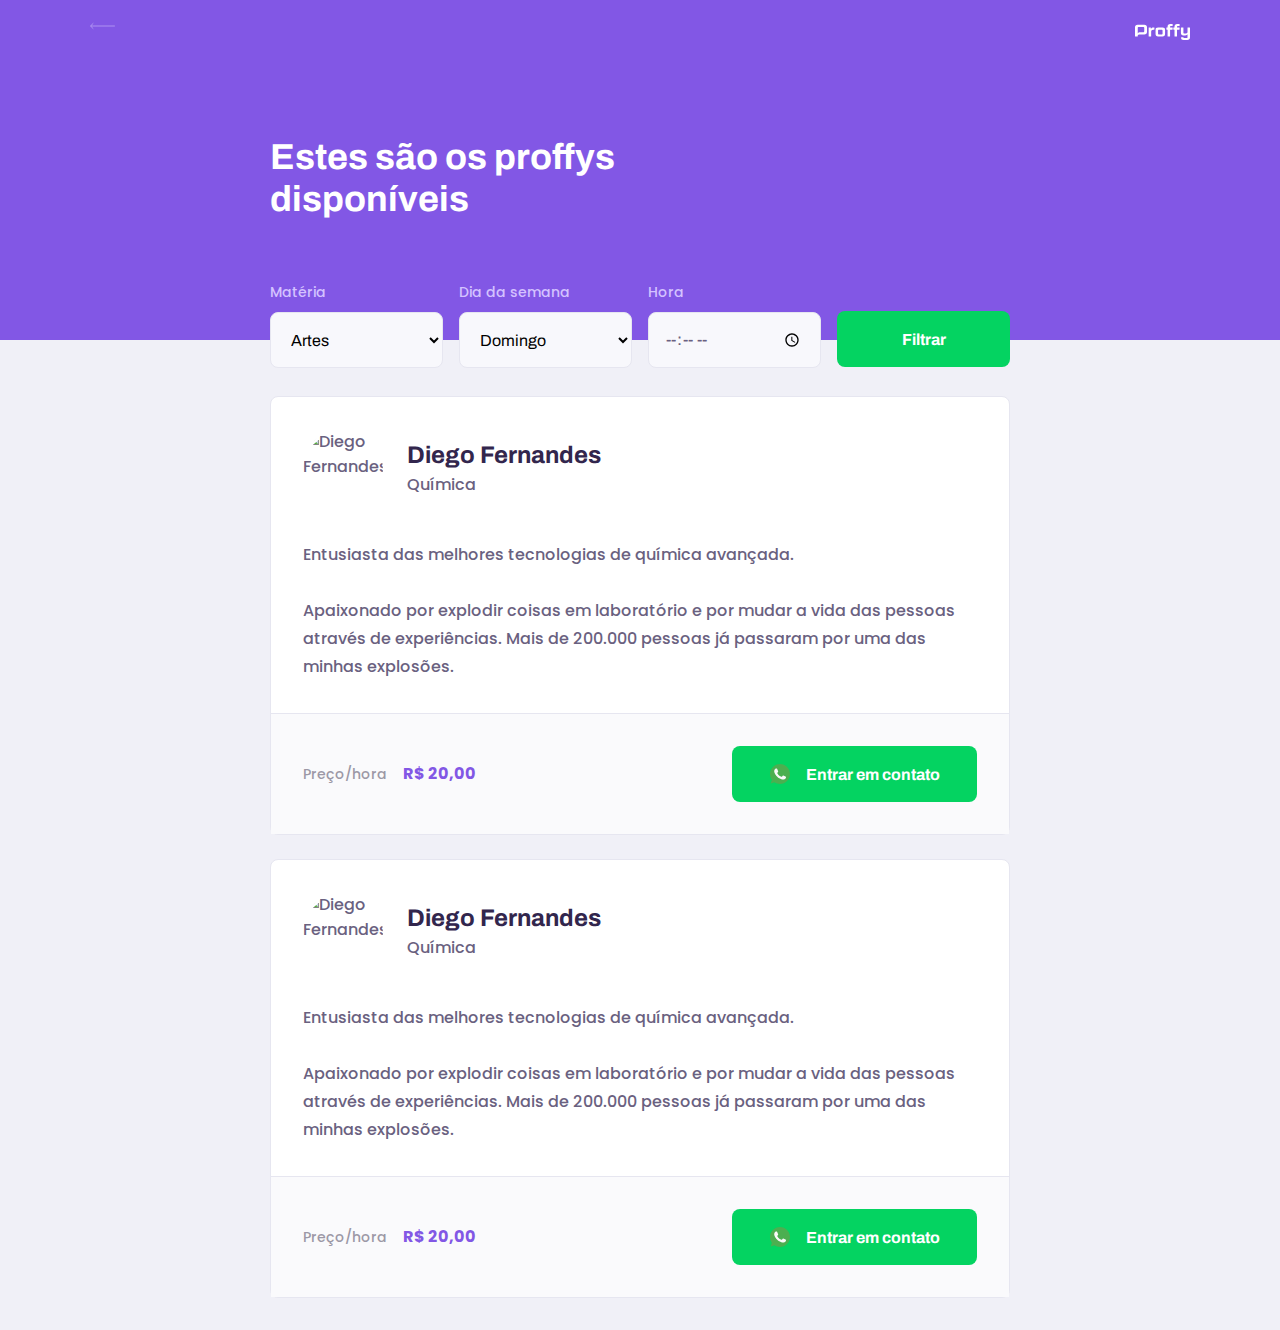
==== study.html @ ee89d6ad "criação da primeira página" ====
<!DOCTYPE html>
<html lang="pt-br">

<head>
    <meta charset="UTF-8">
    <meta name="viewport" content="width=device-width, initial-scale=1.0">
    <title>Study | Proffy - Sua plataforma de estudos online</title>
    <link rel="shortcut icon" href="/images/favicon.png" type="image/x-icon">
    <link rel="stylesheet" href="/styles/main.css">
    <link rel="stylesheet" href="/styles/partials/page-study.css">
    <link
        href="https://fonts.googleapis.com/css2?family=Archivo:wght@400;700&amp;family=Poppins:wght@400;600&amp;display=swap"
        rel="stylesheet">
</head>

<body id="page-study">

    <div id="container">

        <header class="page-header">
            <div class="top-bar-container">
                <a href="/">
                    <img src="/images/icons/back.svg" alt="Voltar">
                </a>
                <img src="/images/logo.svg" alt="Proffy">
            </div>

            <div class="header-content">
                <strong>Estes são os proffys disponíveis</strong>
                <form id="search-teachers">
                    <div class="select-block">
                        <label for="subject">Matéria</label>
                        <select name="subject" id="subject">
                            <option value="" disabled="" hidden="">Selecione uma opção</option>
                            <option value="1">Artes</option>
                            <option value="2">Biologia</option>
                            <option value="3">Ciências</option>
                            <option value="4">Educação Física</option>
                            <option value="5">Física</option>
                            <option value="6">Geografia</option>
                            <option value="7">História</option>
                            <option value="8">Matemática</option>
                            <option value="9">Português</option>
                            <option value="10">Química</option>
                        </select>
                    </div>
                    <div class="select-block">
                        <label for="weekday">Dia da semana</label>
                        <select name="weekday" id="weekday">
                            <option value="" disabled="" hidden="">Selecione uma opção</option>
                            <option value="0">Domingo</option>
                            <option value="1">Segunda-Feira</option>
                            <option value="2">Terça-Feira</option>
                            <option value="3">Quarta-Feira</option>
                            <option value="4">Quinta-Feira</option>
                            <option value="5">Sexta-Feira</option>
                            <option value="6">Sábado</option>
                        </select>
                    </div>              
                    <div class="input-block">
                        <label for="time">Hora</label>
                        <input type="time" name="time" id="time">
                    </div>
                    <button type="submit">Filtrar</button>
                </form>
            </div>
        </header>

        <main>
            <article class="teacher-item">
                <header>
                    <img 
                        src="https://avatars2.githubusercontent.com/u/2254731?s=460&amp;u=0ba16a79456c2f250e7579cb388fa18c5c2d7d65&amp;v=4" 
                        alt="Diego Fernandes">
                    <div>
                        <strong>Diego Fernandes</strong>
                        <span>Química</span>
                    </div>
                </header>
            
                <p>Entusiasta das melhores tecnologias de química avançada.<br><br>Apaixonado por explodir coisas em laboratório e por mudar a vida das pessoas através de experiências. Mais de 200.000 pessoas já passaram por uma das minhas explosões.</p>
            
                <footer>
                    <p>Preço/hora<strong>R$ 20,00</strong>
                    </p>
                    <button type="button">
                        <img src="/images/icons/whatsapp.svg" alt="Whatsapp">Entrar em contato
                    </button>
                </footer>
            </article>


            <article class="teacher-item">
                <header>
                    <img 
                        src="https://avatars2.githubusercontent.com/u/2254731?s=460&amp;u=0ba16a79456c2f250e7579cb388fa18c5c2d7d65&amp;v=4" 
                        alt="Diego Fernandes">
                    <div>
                        <strong>Diego Fernandes</strong>
                        <span>Química</span>
                    </div>
                </header>
            
                <p>Entusiasta das melhores tecnologias de química avançada.<br><br>Apaixonado por explodir coisas em laboratório e por mudar a vida das pessoas através de experiências. Mais de 200.000 pessoas já passaram por uma das minhas explosões.</p>
            
                <footer>
                    <p>Preço/hora<strong>R$ 20,00</strong>
                    </p>
                    <button type="button">
                        <img src="/images/icons/whatsapp.svg" alt="Whatsapp">Entrar em contato
                    </button>
                </footer>
            </article>
        </main>

    </div>

</body>
</html>
---- styles/main.css ----
/* CSS - Cascade Style Sheets*/

:root {
    --color-background: #F0F0F7;
    --color-primary-lighter: #9871F5;
    --color-primary-light: #916BEA;
    --color-primary: #8257E5;
    --color-primary-dark: #774DD6;
    --color-primary-darker: #6842c2;
    --color-secondary: #04D361;
    --color-secondary-dark: #04BF58;
    --color-title-in-primary: #FFFFFF;
    --color-text-in-primary: #D4C2FF;
    --color-text-title: #32264D;
    --color-text-complement: #9C98A6;
    --color-text-base: #6A6180;
    --color-line-in-white: #E6E6F0;
    --color-input-background: #F8F8FC;
    --color-button-text: #FFFFFF;
    --color-box-base: #FFFFFF;
    --color-box-footer: #FAFAFC;
    --color-small-info: #C1BCCC;
    font-size: 60%; /* controle das medidas rem */
}

* {
    margin: 0;
    padding: 0;
    box-sizing: border-box;
}

html, body {
    height: 100vh;
}

body {
    background-color: var(--color-background);
    display: flex;
    align-items: center;
    justify-content: center;
}

body, input, button, textarea {
    font-family: Poppins;
    font-size: 1.6rem;
    font-weight: 500;
    color: var(--color-text-base);
}

#container {
    width: 90vw;
    max-width: 700px;
}

@media (min-width: 700px) {
    :root {
        font-size: 62.5%; /* todo 1rem vai ser relativo a 10px */
    }
}
---- styles/partials/page-study.css ----
#page-study #container {
    width: 100vw;
    height: 100vh;
}

.page-header {
    background-color: var(--color-primary);
    display: flex;
    flex-direction: column;
}

.page-header .top-bar-container {
    width: 90%;
    margin: 0 auto;
    display: flex;
    align-items: center;
    justify-content: space-between;
    padding: 1.6rem 0;
}

.page-header .top-bar-container a {
    height: 3.2rem;
    transition: opacity 0.2s;
}

.page-header .top-bar-container a:hover {
    opacity: 0.6;
}

.page-header .top-bar-container img {
    height: 1.6rem;
}

.page-header .header-content {
    width: 90%;
    margin: 3.2rem auto;

    position: relative;
}

.page-header .header-content strong {
    font-size: 3.6rem;
    font-weight: 700;
    font-family: Archivo;
    color: var(--color-title-in-primary);
    line-height: 4.2rem;
}

#search-teachers {
    margin-top: 3.2rem;
}

#search-teachers label {
    color: var(--color-text-in-primary);
}

#search-teachers .select-block {
    margin-bottom: 1.4rem;
}

#search-teachers button {
    width: 100%;
    height: 5.6rem;
    background-color: var(--color-secondary);
    color: var(--color-button-text);
    border: 0;
    border-radius: 0.8rem;
    cursor: pointer;
    font-size: 1.6rem;
    font-weight: 700;
    font-family: Archivo;
    display: flex;
    align-items: center;
    justify-content: center;
    transition: background 0.2s;
    margin-top: 3.2rem;
    outline: none;
}

#search-teachers button:hover {
    background-color: var(--color-secondary-dark);
}

.select-block label,
.input-block label {
    font-size: 1.4rem;
    color: var(--color-text-complement);
}

.select-block select,
.input-block input {
    width: 100%;
    height: 5.6rem;
    margin-top: 0.8rem;
    border-radius: 0.8rem;
    background-color: var(--color-input-background);
    border: 1px solid var(--color-line-in-white);
    outline: 0;
    padding: 0 1.6rem;
    font-size: 1.6rem;
    font-family: Archivo;
}

.input-block {
    position: relative;
}

.input-block:focus-within::after {  /*da foco no elemento*/
    content: "";
    width: calc(100% - 3.2rem);
    height: 2px;
    background-color: var(--color-primary-light);
    position: absolute;
    left: 1.6rem;
    right: 1.6rem;
    bottom: 0px;
}

#page-study main {
    margin: 3.2rem auto;
    width: 90%;
}

.teacher-item {
    background-color: var(--color-box-base);
    border: 1px solid var(--color-line-in-white);
    border-radius: .8rem;
    margin-top: 2.4rem;
}

.teacher-item header {
    padding: 3.2rem 2rem;
    display: flex;
    align-items: center;
}

.teacher-item header img {
    width: 8rem;
    height: 8rem;
    border-radius: 50%;
}

.teacher-item header div {
    margin-left: 2.4rem;
}

.teacher-item header div strong {
    font: 700 2.4rem Archivo;
    display: block;
    color: var(--color-text-title);
}

.teacher-item header div span {
    font-size: 1.6rem;
    display: block;
    margin-top: .4rem;
}

.teacher-item > p {
    padding: 0 2rem;
    font-size: 1.6rem;
    line-height: 2.8rem;
}

.teacher-item footer {
    padding: 3.2rem 2rem;
    background-color: var(--color-box-footer);
    border-top: 1px solid var(--color-line-in-white);
    margin-top: 3.2rem;

    display: flex;
    align-items: center;
    justify-content: space-between;
}


.teacher-item footer p {
    font-size: 1.4rem;
    line-height: 2.4rem;
    color: var(--color-text-complement);
}

.teacher-item footer p strong {
    font-size: 1.6rem;
    color: var(--color-primary);
    display: block;
}


.teacher-item footer button {
    width: 20rem;
    height: 5.6rem;
    background: var(--color-secondary);
    color: var(--color-button-text);
    border: 0;
    border-radius: .8rem;
    cursor: pointer;
    font: 700 1.4rem Archivo;

    display: flex;
    align-items: center;
    justify-content: space-evenly;

    text-decoration: none;

    transition: background 0.2s;
    margin-left: 1.6rem;
}

.teacher-item footer button:hover{
    background: var(--color-secondary-dark);
}

/*desktop*/
@media (min-width: 700px) {
    #page-study #container {
        max-width: 700vw;
    }

    .page-header {
        height: 340px;
    }

    .page-header .top-bar-container {
        max-width: 1100px;
    }

    .page-header .header-content {
        max-width: 740px;
        margin: 0 auto;
        flex: 1 1;
        padding-bottom: 48px;
        display: flex;
        flex-direction: column;
        justify-content: center;
    }

    .page-header .header-content strong {
        max-width: 350px;
    }

    .teacher-item header,
    .teacher-item footer {
        padding: 32px;
    }

    #search-teachers {
        display: grid;
        grid-template-columns: repeat(4, 1fr);
        gap: 16px;
        position: absolute;
        bottom: -28px;
    }

    #page-study main {
        padding: 32px 0;
        max-width: 740px;
        margin: 0 auto;
    }

    #search-teachers .select-block {
        margin-bottom: 0;
    }

    .teacher-item > p {
        padding: 0 32px;
    }

    .teacher-item footer p strong {
        display: initial;
        margin-left: 16px;
    }

    .teacher-item footer button {
        width: 245px;
        font-size: 16px;
        justify-content: center;
    }

    .teacher-item footer button img {
        margin-right: 16px;
    }
}
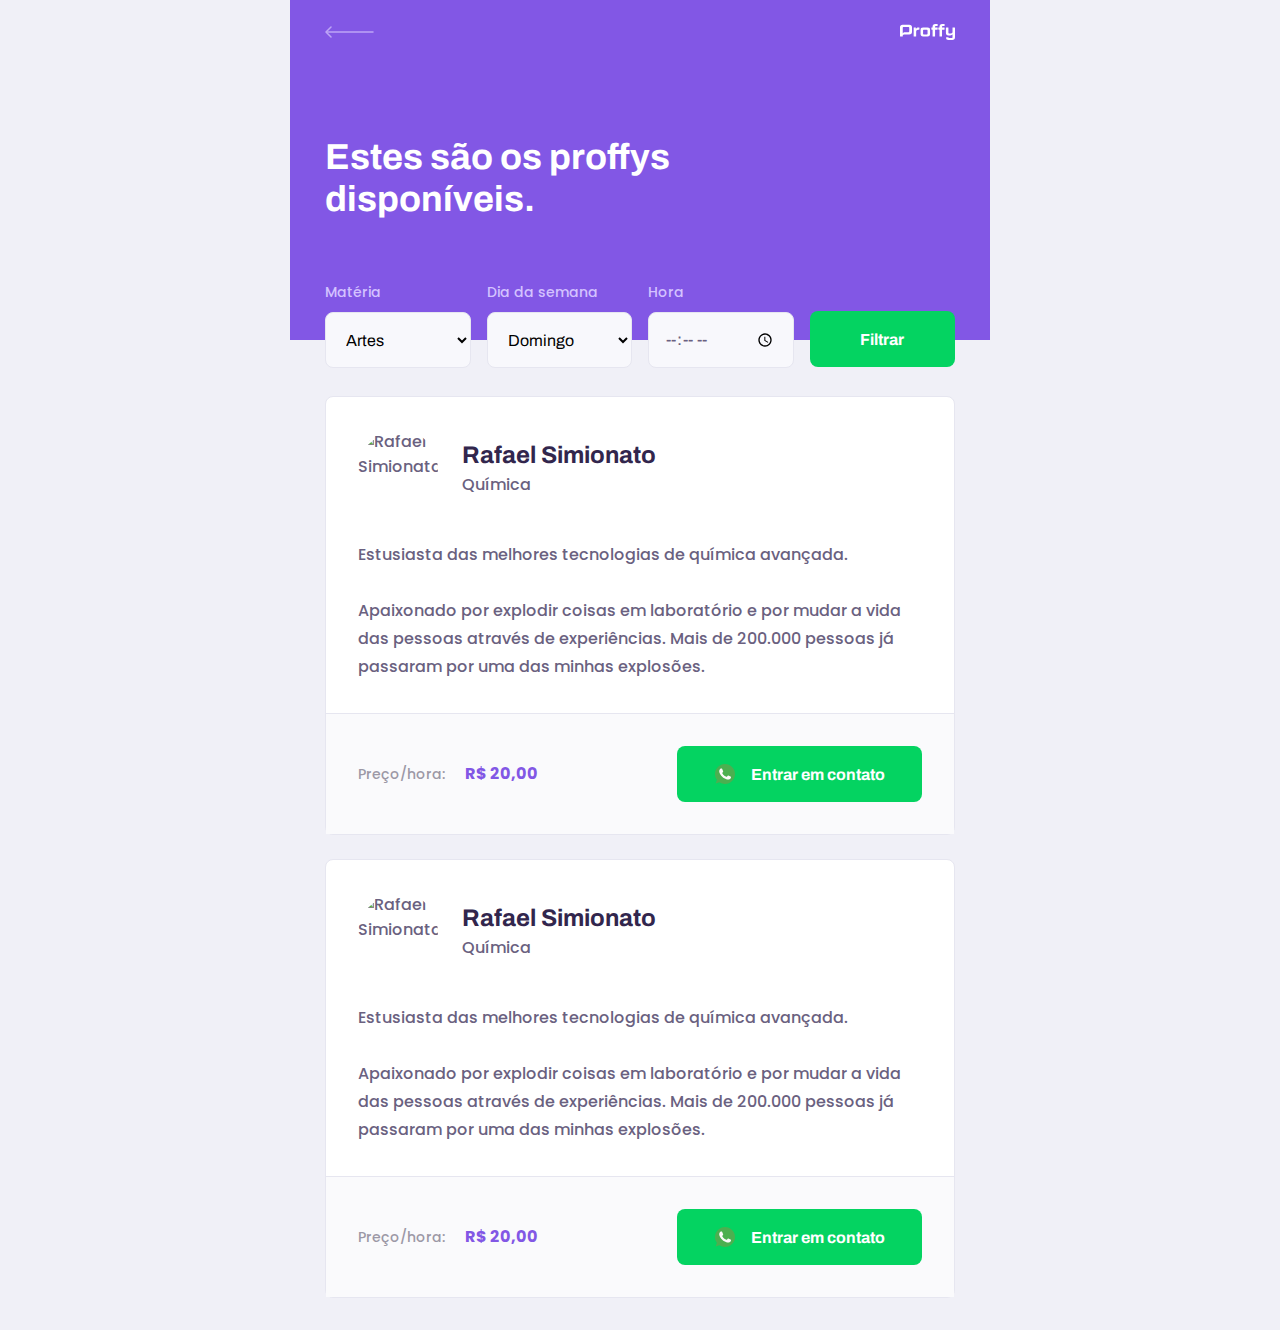
==== commit 2ff2d9ee: "front-end" ====
--- a/study.html
+++ b/study.html
@@ -4,9 +4,12 @@
 <head>
     <meta charset="UTF-8">
     <meta name="viewport" content="width=device-width, initial-scale=1.0">
+    <meta name="theme-color" content="#8257E5">
     <title>Study | Proffy - Sua plataforma de estudos online</title>
     <link rel="shortcut icon" href="/images/favicon.png" type="image/x-icon">
     <link rel="stylesheet" href="/styles/main.css">
+    <link rel="stylesheet" href="/styles/partials/header.css">
+    <link rel="stylesheet" href="/styles/partials/forms.css">
     <link rel="stylesheet" href="/styles/partials/page-study.css">
     <link
         href="https://fonts.googleapis.com/css2?family=Archivo:wght@400;700&amp;family=Poppins:wght@400;600&amp;display=swap"
@@ -26,7 +29,7 @@
             </div>
 
             <div class="header-content">
-                <strong>Estes são os proffys disponíveis</strong>
+                <strong>Estes são os proffys disponíveis.</strong>
                 <form id="search-teachers">
                     <div class="select-block">
                         <label for="subject">Matéria</label>
@@ -44,6 +47,7 @@
                             <option value="10">Química</option>
                         </select>
                     </div>
+
                     <div class="select-block">
                         <label for="weekday">Dia da semana</label>
                         <select name="weekday" id="weekday">
@@ -56,7 +60,8 @@
                             <option value="5">Sexta-Feira</option>
                             <option value="6">Sábado</option>
                         </select>
-                    </div>              
+                    </div>
+
                     <div class="input-block">
                         <label for="time">Hora</label>
                         <input type="time" name="time" id="time">
@@ -69,51 +74,50 @@
         <main>
             <article class="teacher-item">
                 <header>
-                    <img 
-                        src="https://avatars2.githubusercontent.com/u/2254731?s=460&amp;u=0ba16a79456c2f250e7579cb388fa18c5c2d7d65&amp;v=4" 
-                        alt="Diego Fernandes">
+                    <img src="https://avatars1.githubusercontent.com/u/54290219?s=460&u=002f16a59edd2722d0048b9096dc779a6f4b80ec&v=4"
+                        alt="Rafael Simionato">
                     <div>
-                        <strong>Diego Fernandes</strong>
+                        <strong>Rafael Simionato</strong>
                         <span>Química</span>
                     </div>
                 </header>
-            
-                <p>Entusiasta das melhores tecnologias de química avançada.<br><br>Apaixonado por explodir coisas em laboratório e por mudar a vida das pessoas através de experiências. Mais de 200.000 pessoas já passaram por uma das minhas explosões.</p>
-            
+                <p>Estusiasta das melhores tecnologias de química avançada. <br><br>Apaixonado por explodir coisas em
+                    laboratório e por mudar a vida das pessoas através de experiências. Mais de 200.000 pessoas já
+                    passaram por uma das minhas explosões.</p>
                 <footer>
-                    <p>Preço/hora<strong>R$ 20,00</strong>
-                    </p>
+                    <p>Preço/hora: <strong>R$ 20,00</strong></p>
                     <button type="button">
-                        <img src="/images/icons/whatsapp.svg" alt="Whatsapp">Entrar em contato
+                        <img src="/images/icons/whatsapp.svg" alt="Whatsapp">
+                        Entrar em contato
                     </button>
                 </footer>
             </article>
 
-
             <article class="teacher-item">
                 <header>
-                    <img 
-                        src="https://avatars2.githubusercontent.com/u/2254731?s=460&amp;u=0ba16a79456c2f250e7579cb388fa18c5c2d7d65&amp;v=4" 
-                        alt="Diego Fernandes">
+                    <img src="https://avatars1.githubusercontent.com/u/54290219?s=460&u=002f16a59edd2722d0048b9096dc779a6f4b80ec&v=4"
+                        alt="Rafael Simionato">
                     <div>
-                        <strong>Diego Fernandes</strong>
+                        <strong>Rafael Simionato</strong>
                         <span>Química</span>
                     </div>
                 </header>
-            
-                <p>Entusiasta das melhores tecnologias de química avançada.<br><br>Apaixonado por explodir coisas em laboratório e por mudar a vida das pessoas através de experiências. Mais de 200.000 pessoas já passaram por uma das minhas explosões.</p>
-            
+                <p>Estusiasta das melhores tecnologias de química avançada. <br><br>Apaixonado por explodir coisas em
+                    laboratório e por mudar a vida das pessoas através de experiências. Mais de 200.000 pessoas já
+                    passaram por uma das minhas explosões.</p>
                 <footer>
-                    <p>Preço/hora<strong>R$ 20,00</strong>
-                    </p>
+                    <p>Preço/hora: <strong>R$ 20,00</strong></p>
                     <button type="button">
-                        <img src="/images/icons/whatsapp.svg" alt="Whatsapp">Entrar em contato
+                        <img src="/images/icons/whatsapp.svg" alt="Whatsapp">
+                        Entrar em contato
                     </button>
                 </footer>
             </article>
         </main>
-
     </div>
 
+
+
 </body>
+
 </html>--- a/styles/partials/header.css
+++ b/styles/partials/header.css
@@ -0,0 +1,77 @@
+
+.page-header {
+    background-color: var(--color-primary);
+    display: flex;
+    flex-direction: column;
+}
+
+.page-header .top-bar-container {
+    width: 90%;
+    margin: 0 auto;
+    display: flex;
+    align-items: center;
+    justify-content: space-between;
+    padding: 1.6rem 0;
+}
+
+.page-header .top-bar-container a {
+    height: 3.2rem;
+    transition: opacity 0.2s;
+}
+
+.page-header .top-bar-container a:hover {
+    opacity: 0.6;
+}
+
+.page-header .top-bar-container > img {
+    height: 1.6rem;
+}
+
+.page-header .header-content {
+    width: 90%;
+    margin: 3.2rem auto;
+
+    position: relative;
+}
+
+.page-header .header-content strong {
+    font-size: 3.6rem;
+    font-weight: 700;
+    font-family: Archivo;
+    color: var(--color-title-in-primary);
+    line-height: 4.2rem;
+}
+
+.page-header .header-content p {
+    max-width: 30rem;
+    font-size: 1.6rem;
+    line-height: 2.6rem;
+    color: var(--color-text-in-primary);
+    margin-top: 2.4rem;
+}
+
+/*desktop*/
+@media (min-width: 700px) {
+    .page-header {
+        height: 340px;
+    }
+
+    .page-header .top-bar-container {
+        max-width: 1100px;
+    }
+
+    .page-header .header-content {
+        max-width: 740px;
+        margin: 0 auto;
+        flex: 1 1;
+        padding-bottom: 48px;
+        display: flex;
+        flex-direction: column;
+        justify-content: center;
+    }
+
+    .page-header .header-content strong {
+        max-width: 350px;
+    }
+
+}
--- a/styles/partials/forms.css
+++ b/styles/partials/forms.css
@@ -0,0 +1,44 @@
+.select-block label,
+.input-block label,
+.textarea-block label {
+    font-size: 1.4rem;
+    color: var(--color-text-complement);
+}
+
+.select-block select,
+.input-block input,
+.textarea-block textarea{
+    width: 100%;
+    height: 5.6rem;
+    margin-top: 0.8rem;
+    border-radius: 0.8rem;
+    background-color: var(--color-input-background);
+    border: 1px solid var(--color-line-in-white);
+    outline: 0;
+    padding: 0 1.6rem;
+    font-size: 1.6rem;
+    font-family: Archivo;
+}
+
+.textarea-block textarea {
+    padding: 1.2rem 1.6rem;
+    height: 16rem;
+    resize: vertical;
+}
+
+.input-block,
+.textarea-block {
+    position: relative;
+}
+
+.input-block:focus-within::after,
+.textarea-block:focus-within::after {
+    content: "";
+    width: calc(100% - 3.2rem);
+    height: 2px;
+    background-color: var(--color-primary-light);
+    position: absolute;
+    left: 1.6rem;
+    right: 1.6rem;
+    bottom: 0px;
+}--- a/styles/partials/page-study.css
+++ b/styles/partials/page-study.css
@@ -1,283 +1,175 @@
 #page-study #container {
-    width: 100vw;
-    height: 100vh;
-}
-
-.page-header {
-    background-color: var(--color-primary);
-    display: flex;
-    flex-direction: column;
-}
-
-.page-header .top-bar-container {
-    width: 90%;
-    margin: 0 auto;
-    display: flex;
-    align-items: center;
-    justify-content: space-between;
-    padding: 1.6rem 0;
-}
-
-.page-header .top-bar-container a {
-    height: 3.2rem;
-    transition: opacity 0.2s;
-}
-
-.page-header .top-bar-container a:hover {
-    opacity: 0.6;
-}
-
-.page-header .top-bar-container img {
-    height: 1.6rem;
-}
-
-.page-header .header-content {
-    width: 90%;
-    margin: 3.2rem auto;
-
-    position: relative;
-}
-
-.page-header .header-content strong {
-    font-size: 3.6rem;
-    font-weight: 700;
-    font-family: Archivo;
-    color: var(--color-title-in-primary);
-    line-height: 4.2rem;
+  width: 100vw;
+  height: 100vh;
 }
 
 #search-teachers {
-    margin-top: 3.2rem;
+  margin-top: 3.2rem;
 }
 
 #search-teachers label {
-    color: var(--color-text-in-primary);
+  color: var(--color-text-in-primary);
 }
 
 #search-teachers .select-block {
-    margin-bottom: 1.4rem;
+  margin-bottom: 1.4rem;
 }
 
 #search-teachers button {
-    width: 100%;
-    height: 5.6rem;
-    background-color: var(--color-secondary);
-    color: var(--color-button-text);
-    border: 0;
-    border-radius: 0.8rem;
-    cursor: pointer;
-    font-size: 1.6rem;
-    font-weight: 700;
-    font-family: Archivo;
-    display: flex;
-    align-items: center;
-    justify-content: center;
-    transition: background 0.2s;
-    margin-top: 3.2rem;
-    outline: none;
+  width: 100%;
+  height: 5.6rem;
+  background-color: var(--color-secondary);
+  color: var(--color-button-text);
+  border: 0;
+  border-radius: 0.8rem;
+  cursor: pointer;
+  font-size: 1.6rem;
+  font-weight: 700;
+  font-family: Archivo;
+  display: flex;
+  align-items: center;
+  justify-content: center;
+  transition: background 0.2s;
+  margin-top: 3.2rem;
+  outline: none;
 }
 
 #search-teachers button:hover {
-    background-color: var(--color-secondary-dark);
-}
-
-.select-block label,
-.input-block label {
-    font-size: 1.4rem;
-    color: var(--color-text-complement);
-}
-
-.select-block select,
-.input-block input {
-    width: 100%;
-    height: 5.6rem;
-    margin-top: 0.8rem;
-    border-radius: 0.8rem;
-    background-color: var(--color-input-background);
-    border: 1px solid var(--color-line-in-white);
-    outline: 0;
-    padding: 0 1.6rem;
-    font-size: 1.6rem;
-    font-family: Archivo;
-}
-
-.input-block {
-    position: relative;
-}
-
-.input-block:focus-within::after {  /*da foco no elemento*/
-    content: "";
-    width: calc(100% - 3.2rem);
-    height: 2px;
-    background-color: var(--color-primary-light);
-    position: absolute;
-    left: 1.6rem;
-    right: 1.6rem;
-    bottom: 0px;
+  background-color: var(--color-secondary-dark);
 }
 
 #page-study main {
-    margin: 3.2rem auto;
-    width: 90%;
+  margin: 3.2rem auto;
+  width: 90%;
 }
 
 .teacher-item {
-    background-color: var(--color-box-base);
-    border: 1px solid var(--color-line-in-white);
-    border-radius: .8rem;
-    margin-top: 2.4rem;
+  background-color: var(--color-box-base);
+  border: 1px solid var(--color-line-in-white);
+  border-radius: 0.8rem;
+  margin-top: 2.4rem;
 }
 
 .teacher-item header {
-    padding: 3.2rem 2rem;
-    display: flex;
-    align-items: center;
+  padding: 3.2rem 2rem;
+  display: flex;
+  align-items: center;
 }
 
 .teacher-item header img {
-    width: 8rem;
-    height: 8rem;
-    border-radius: 50%;
+  width: 8rem;
+  height: 8rem;
+  border-radius: 50%;
 }
 
 .teacher-item header div {
-    margin-left: 2.4rem;
+  margin-left: 2.4rem;
 }
 
 .teacher-item header div strong {
-    font: 700 2.4rem Archivo;
-    display: block;
-    color: var(--color-text-title);
+  font-size: 2.4rem;
+  font-weight: 700;
+  font-family: Archivo;
+  display: block;
+  color: var(--color-text-title);
 }
 
 .teacher-item header div span {
-    font-size: 1.6rem;
-    display: block;
-    margin-top: .4rem;
+  font-size: 1.6rem;
+  display: block;
+  margin-top: 0.4rem;
 }
 
 .teacher-item > p {
-    padding: 0 2rem;
-    font-size: 1.6rem;
-    line-height: 2.8rem;
+  padding: 0 2rem;
+  font-size: 1.6rem;
+  line-height: 2.8rem;
 }
 
 .teacher-item footer {
-    padding: 3.2rem 2rem;
-    background-color: var(--color-box-footer);
-    border-top: 1px solid var(--color-line-in-white);
-    margin-top: 3.2rem;
-
-    display: flex;
-    align-items: center;
-    justify-content: space-between;
+  padding: 3.2rem 2rem;
+  background-color: var(--color-box-footer);
+  border-top: 1px solid var(--color-line-in-white);
+  margin-top: 3.2rem;
+  display: flex;
+  align-items: center;
+  justify-content: space-between;
 }
 
-
 .teacher-item footer p {
-    font-size: 1.4rem;
-    line-height: 2.4rem;
-    color: var(--color-text-complement);
+  font-size: 1.4rem;
+  line-height: 2.4rem;
+  color: var(--color-text-complement);
 }
 
 .teacher-item footer p strong {
-    font-size: 1.6rem;
-    color: var(--color-primary);
-    display: block;
+  font-size: 1.6rem;
+  color: var(--color-primary);
+  display: block;
 }
 
-
 .teacher-item footer button {
-    width: 20rem;
-    height: 5.6rem;
-    background: var(--color-secondary);
-    color: var(--color-button-text);
-    border: 0;
-    border-radius: .8rem;
-    cursor: pointer;
-    font: 700 1.4rem Archivo;
-
-    display: flex;
-    align-items: center;
-    justify-content: space-evenly;
-
-    text-decoration: none;
-
-    transition: background 0.2s;
-    margin-left: 1.6rem;
+  width: 20rem;
+  height: 5.6rem;
+  background-color: var(--color-secondary);
+  color: var(--color-button-text);
+  border: 0;
+  border-radius: 0.8rem;
+  cursor: pointer;
+  font-size: 1.4rem;
+  font-weight: 700;
+  font-family: Archivo;
+  display: flex;
+  justify-content: space-evenly;
+  align-items: center;
+  transition: background 0.2s;
+  margin-left: 1.6rem;
 }
 
-.teacher-item footer button:hover{
-    background: var(--color-secondary-dark);
+.teacher-item footer button:hover {
+  background-color: var(--color-secondary-dark);
 }
 
-/*desktop*/
 @media (min-width: 700px) {
-    #page-study #container {
-        max-width: 700vw;
-    }
+  .teacher-item header,
+  .teacher-item footer {
+      padding: 32px;
+  }
 
-    .page-header {
-        height: 340px;
-    }
+  #search-teachers {
+      display: grid;
+      grid-template-columns: repeat(4, 1fr);
+      gap: 16px;
+      position: absolute;
+      bottom: -28px;
+  }
 
-    .page-header .top-bar-container {
-        max-width: 1100px;
-    }
+  #page-study main {
+      padding: 32px 0;
+      max-width: 740px;
+      margin: 0 auto;
+  }
 
-    .page-header .header-content {
-        max-width: 740px;
-        margin: 0 auto;
-        flex: 1 1;
-        padding-bottom: 48px;
-        display: flex;
-        flex-direction: column;
-        justify-content: center;
-    }
+  #search-teachers .select-block {
+      margin-bottom: 0;
+  }
 
-    .page-header .header-content strong {
-        max-width: 350px;
-    }
+  .teacher-item > p {
+      padding: 0 32px;
+  }
 
-    .teacher-item header,
-    .teacher-item footer {
-        padding: 32px;
-    }
+  .teacher-item footer p strong {
+      display: initial;
+      margin-left: 16px;
+  }
 
-    #search-teachers {
-        display: grid;
-        grid-template-columns: repeat(4, 1fr);
-        gap: 16px;
-        position: absolute;
-        bottom: -28px;
-    }
+  .teacher-item footer button {
+      width: 245px;
+      font-size: 16px;
+      justify-content: center;
+  }
 
-    #page-study main {
-        padding: 32px 0;
-        max-width: 740px;
-        margin: 0 auto;
-    }
-
-    #search-teachers .select-block {
-        margin-bottom: 0;
-    }
-
-    .teacher-item > p {
-        padding: 0 32px;
-    }
-
-    .teacher-item footer p strong {
-        display: initial;
-        margin-left: 16px;
-    }
-
-    .teacher-item footer button {
-        width: 245px;
-        font-size: 16px;
-        justify-content: center;
-    }
-
-    .teacher-item footer button img {
-        margin-right: 16px;
-    }
+  .teacher-item footer button img {
+      margin-right: 16px;
+  }
 }